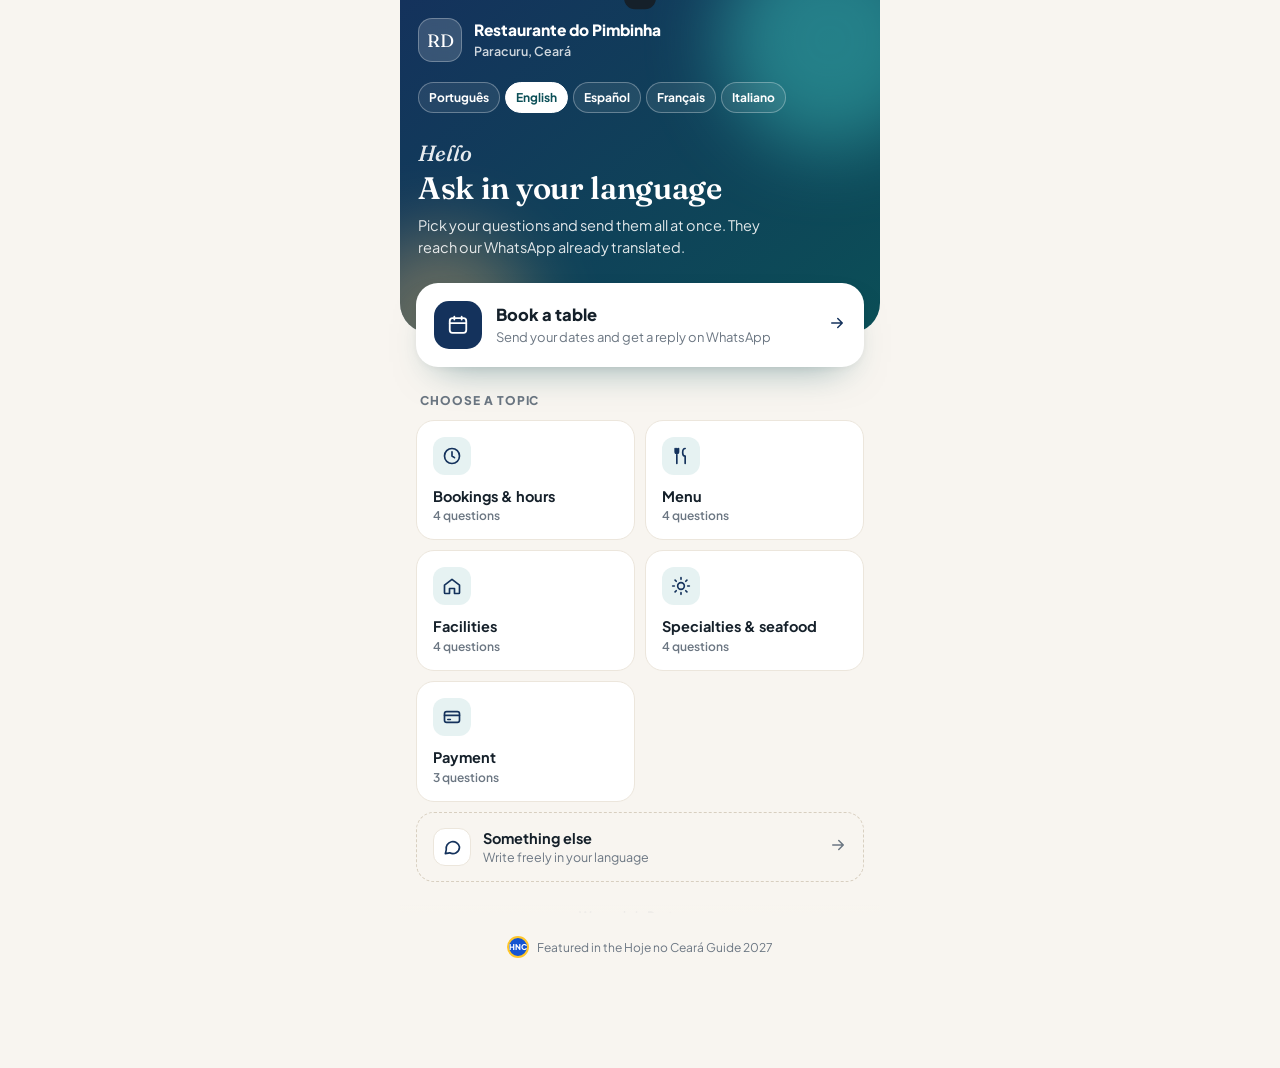
==== restaurante-do-pimbinha/index.html @ 2b6c10d3 "Create index.html" ====
<!doctype html>
<html lang="pt-BR">
<head>
<meta charset="utf-8">
<meta name="viewport" content="width=device-width, initial-scale=1, viewport-fit=cover">
<title>Restaurante do Pimbinha · Fale no seu idioma</title>
<meta name="description" content="Fale com o Restaurante do Pimbinha no seu idioma: português, English, español, français, italiano.">
<meta property="og:title" content="Restaurante do Pimbinha · Fale no seu idioma">
<meta property="og:description" content="Fale com o Restaurante do Pimbinha no seu idioma: português, English, español, français, italiano.">
<meta name="robots" content="noindex">
<link rel="stylesheet" href="../motor/bilingue.css">
</head>
<body>
<script>
window.CLIENTE = {
  demo: false,
  nome: "Restaurante do Pimbinha",
  local: "Paracuru, Ceará",
  whatsapp: "5585996174480",             // só números: 55 + DDD + número
  segmento: "restaurante",               // hospedagem | restaurante | transfer | passeio
  idiomasFalados: ["pt"],                // idiomas que a equipe fala: "pt","en","es","fr","it"
  cor: "#14325c",                        // cor da marca (HEX)
  linkMateria: "https://hojenoceara.com.br",
  assuntosExtras: [
    { ic: "sun",
      titulo: ["Especialidades e frutos do mar","Specialties & seafood","Especialidades y mariscos","Spécialités et fruits de mer","Specialità e frutti di mare"],
      perguntas: [
        ["Qual é a especialidade da casa?","What's the house specialty?","¿Cuál es la especialidad de la casa?","Quelle est la spécialité de la maison ?","Qual è la specialità della casa?"],
        ["Quais frutos do mar vocês servem?","What seafood do you serve?","¿Qué mariscos sirven?","Quels fruits de mer servez-vous ?","Che frutti di mare servite?"],
        ["O peixe e os frutos do mar são frescos do dia?","Are the fish and seafood fresh from the day's catch?","¿El pescado y los mariscos son frescos del día?","Le poisson et les fruits de mer sont-ils de la pêche du jour ?","Il pesce e i frutti di mare sono freschi di giornata?"],
        ["Têm pratos sem frutos do mar?","Do you have dishes without seafood?","¿Tienen platos sin mariscos?","Avez-vous des plats sans fruits de mer ?","Avete piatti senza frutti di mare?"]
      ] }
  ]
};
</script>
<script src="../motor/bilingue.js"></script>
</body>
</html>
---- motor/bilingue.css ----
/* WhatsApp Bilíngue · Hoje no Ceará · motor visual (não edite por cliente) */
:root{
  --brand:#0e6a73; --brand-2:#0b4f57; --brand-soft:#e6f2f2;
  --ink:#15202a; --muted:#6b7682; --line:#ece6dc; --bg:#f8f5f0; --card:#fff; --wa:#1faa59; --hnc:#1554d1;
}
*{box-sizing:border-box;-webkit-tap-highlight-color:transparent}
html,body{margin:0}
body{font-family:"Plus Jakarta Sans",system-ui,-apple-system,"Segoe UI",Roboto,Arial,sans-serif;background:var(--bg);color:var(--ink);-webkit-font-smoothing:antialiased}
button,input{font:inherit;color:inherit}
.wrap{max-width:480px;margin:0 auto;min-height:100vh;padding-bottom:110px}

/* ---------- hero ---------- */
.hero{position:relative;overflow:hidden;color:#fff;padding:18px 18px 74px;border-radius:0 0 30px 30px;
  background:linear-gradient(140deg,var(--brand) 0%,var(--brand-2) 100%)}
.blob{position:absolute;border-radius:50%;filter:blur(36px);opacity:.55;pointer-events:none}
.blob.a{width:220px;height:220px;background:#36b3b0;top:-70px;right:-60px;animation:float 9s ease-in-out infinite}
.blob.b{width:180px;height:180px;background:#f2b46b;bottom:-80px;left:-50px;opacity:.38;animation:float 11s ease-in-out infinite reverse}
@keyframes float{0%,100%{transform:translate(0,0)}50%{transform:translate(-18px,14px)}}
.top{position:relative;display:flex;align-items:center;gap:12px}
.mono{width:44px;height:44px;border-radius:14px;background:rgba(255,255,255,.16);border:1px solid rgba(255,255,255,.28);display:grid;place-items:center;font-family:"Fraunces",Georgia,serif;font-size:18px;flex:none;backdrop-filter:blur(6px)}
.top b{display:block;font-size:15.5px;font-weight:800}
.top small{opacity:.8;font-size:12.5px;font-weight:600}
.demo{margin-left:auto;font-size:10px;font-weight:800;letter-spacing:.08em;text-transform:uppercase;border:1px solid rgba(255,255,255,.4);padding:4px 8px;border-radius:99px;opacity:.85}
.langs{position:relative;display:flex;gap:5px;overflow-x:auto;margin:20px -18px 0;padding:0 18px 2px;scrollbar-width:none}
.langs::-webkit-scrollbar{display:none}
.lang{flex:none;padding:7px 10px;border-radius:99px;border:1px solid rgba(255,255,255,.3);background:rgba(255,255,255,.08);color:#fff;font-weight:700;font-size:12px;cursor:pointer;transition:background .2s,color .2s}
.lang.on{background:#fff;color:var(--brand-2);border-color:#fff}
.hello{position:relative;font-family:"Fraunces",Georgia,serif;font-style:italic;font-weight:500;font-size:22px;margin:24px 0 2px;height:30px;opacity:.9}
.hello span{display:inline-block;transition:opacity .45s,transform .45s}
.hello span.out{opacity:0;transform:translateY(-8px)}
.hero h1{position:relative;font-family:"Fraunces",Georgia,serif;font-weight:600;font-size:31px;line-height:1.1;margin:0 0 10px;letter-spacing:-.01em}
.hero p{position:relative;margin:0;font-size:14.5px;line-height:1.5;opacity:.88;max-width:34ch}

/* ---------- corpo ---------- */
.body{padding:0 16px}
.primary{position:relative;margin-top:-50px;display:flex;align-items:center;gap:14px;width:100%;padding:18px;border:0;border-radius:22px;background:var(--card);cursor:pointer;text-align:left;box-shadow:0 18px 40px -22px rgba(11,79,87,.55),0 2px 6px rgba(0,0,0,.04);animation:up .5s .05s both}
.primary .ic{width:48px;height:48px;border-radius:15px;background:var(--brand);color:#fff;display:grid;place-items:center;flex:none}
.primary b{display:block;font-size:16.5px;font-weight:800}
.primary small{display:block;color:var(--muted);font-size:13px;margin-top:3px;line-height:1.4}
.primary .arr{margin-left:auto;color:var(--brand);flex:none}
.lbl{font-size:12px;font-weight:800;letter-spacing:.08em;text-transform:uppercase;color:var(--muted);margin:26px 4px 12px}
.grid{display:grid;grid-template-columns:1fr 1fr;gap:10px}
.cat{position:relative;display:flex;flex-direction:column;gap:12px;align-items:flex-start;padding:16px;border-radius:18px;border:1px solid var(--line);background:var(--card);cursor:pointer;text-align:left;transition:transform .12s,border-color .2s;animation:up .45s both}
.cat:active{transform:scale(.97)}
.cat .ic{width:38px;height:38px;border-radius:12px;background:var(--brand-soft);color:var(--brand);display:grid;place-items:center}
.cat b{display:block;font-size:14.5px;line-height:1.3}
.cat small{display:block;color:var(--muted);font-size:12px;margin-top:3px;font-weight:600}
.cat .n{position:absolute;top:12px;right:12px;min-width:22px;height:22px;padding:0 6px;border-radius:99px;background:var(--wa);color:#fff;font-size:12px;font-weight:800;display:none;place-items:center}
.cat.has{border-color:var(--wa)}
.cat.has .n{display:grid;animation:pop .3s}
@keyframes up{from{opacity:0;transform:translateY(10px)}to{opacity:1;transform:none}}
@keyframes pop{0%{transform:scale(.4)}70%{transform:scale(1.15)}100%{transform:scale(1)}}
.other{display:flex;align-items:center;gap:12px;margin-top:10px;padding:15px 16px;border-radius:18px;border:1px dashed #d8cfc0;background:transparent;text-decoration:none;color:var(--ink)}
.other b{display:block;font-size:14.5px}
.other small{display:block;color:var(--muted);font-size:12.5px;margin-top:2px}
.other .arr{margin-left:auto;color:var(--muted)}
.trust{display:flex;align-items:center;justify-content:center;gap:8px;margin:26px 0 0;color:var(--muted);font-size:12.5px;font-weight:600;text-align:center}
.trust i{width:7px;height:7px;border-radius:50%;background:var(--wa);box-shadow:0 0 0 0 rgba(31,170,89,.5);animation:pulse 2s infinite}
@keyframes pulse{70%{box-shadow:0 0 0 7px rgba(31,170,89,0)}100%{box-shadow:0 0 0 0 rgba(31,170,89,0)}}
.seal{display:flex;align-items:center;justify-content:center;gap:8px;margin-top:12px;font-size:12px;color:var(--muted);text-decoration:none}
.seal span.b{width:22px;height:22px;border-radius:50%;background:var(--hnc);color:#fff;display:grid;place-items:center;font-size:8px;font-weight:800;border:2px solid #ffc629}
.demo-box{margin:28px 0 0;padding:14px;border:1px dashed #cfc6b6;border-radius:14px}
.demo-box p{margin:0 0 10px;font-size:12px;font-weight:700;color:var(--muted)}
.demo-box .row{display:flex;flex-wrap:wrap;gap:6px}
.demo-box button{padding:8px 12px;border-radius:99px;border:1px solid var(--line);background:#fff;font-size:13px;font-weight:700;cursor:pointer}
.demo-box button.on{background:var(--brand);color:#fff;border-color:var(--brand)}

/* ---------- barra de envio ---------- */
.bar{position:fixed;left:50%;bottom:0;transform:translate(-50%,120%);width:100%;max-width:480px;padding:12px 16px calc(14px + env(safe-area-inset-bottom));background:linear-gradient(180deg,rgba(248,245,240,0),var(--bg) 30%);z-index:15;transition:transform .35s cubic-bezier(.2,.8,.2,1)}
.bar.show{transform:translate(-50%,0)}
.bar .in{display:flex;gap:8px}
.bar a{flex:1;display:flex;align-items:center;justify-content:center;gap:9px;padding:16px;border-radius:16px;background:var(--wa);color:#fff;font-weight:800;text-decoration:none;font-size:15.5px;box-shadow:0 14px 26px -14px rgba(31,170,89,.9)}
.bar button{padding:0 16px;border-radius:16px;border:1px solid var(--line);background:#fff;font-weight:700;font-size:13.5px;cursor:pointer;color:var(--muted)}

/* ---------- pop-up ---------- */
.panel{position:fixed;inset:0;z-index:30;display:flex;justify-content:center;pointer-events:none}
.panel .bg{position:absolute;inset:0;background:rgba(10,22,30,.42);opacity:0;transition:opacity .25s}
.sheet{position:relative;margin-top:auto;width:100%;max-width:480px;max-height:88vh;max-height:88dvh;background:var(--bg);border-radius:26px 26px 0 0;transform:translateY(104%);transition:transform .38s cubic-bezier(.2,.9,.2,1);display:flex;flex-direction:column}
.panel.open{pointer-events:auto}
.panel.open .bg{opacity:1}
.panel.open .sheet{transform:none}
.grip{width:40px;height:4px;border-radius:99px;background:#d8d0c3;margin:10px auto 0}
.sh{display:flex;align-items:flex-start;gap:12px;padding:14px 18px 6px}
.sh .ic{width:40px;height:40px;border-radius:12px;background:var(--brand-soft);color:var(--brand);display:grid;place-items:center;flex:none}
.sh h3{margin:0;font-family:"Fraunces",Georgia,serif;font-weight:600;font-size:22px;line-height:1.15}
.sh p{margin:4px 0 0;color:var(--muted);font-size:13px}
.x{margin-left:auto;width:34px;height:34px;border-radius:50%;background:#fff;border:1px solid var(--line);cursor:pointer;display:grid;place-items:center;flex:none}
.sb{overflow-y:auto;padding:10px 18px 12px}
.sf{padding:10px 18px calc(16px + env(safe-area-inset-bottom));border-top:1px solid var(--line);background:var(--bg);border-radius:0 0 0 0}
.qrow{display:flex;align-items:center;gap:12px;width:100%;padding:15px 14px;margin-bottom:8px;border-radius:14px;border:1.5px solid var(--line);background:#fff;text-align:left;cursor:pointer;font-weight:700;font-size:15px;line-height:1.35;transition:border-color .15s,background .15s}
.qrow .ck{width:24px;height:24px;border-radius:50%;border:1.5px solid #cfd6df;flex:none;display:grid;place-items:center;color:#fff;transition:.15s}
.qrow.on{border-color:var(--wa);background:#f1fbf5}
.qrow.on .ck{background:var(--wa);border-color:var(--wa)}
.btn{display:flex;align-items:center;justify-content:center;gap:9px;width:100%;padding:15px;border-radius:14px;border:0;background:var(--ink);color:#fff;font-weight:800;font-size:15px;cursor:pointer;text-decoration:none}
.btn.wa{background:var(--wa)}
.btn.off{opacity:.45;pointer-events:none}
.grid2{display:grid;grid-template-columns:minmax(0,1fr) minmax(0,1fr);gap:10px}
.field{min-width:0}
.field label{display:block;font-size:12px;font-weight:700;color:var(--muted);margin:0 0 6px 2px}
.field input{width:100%;min-width:0;padding:13px 10px;border-radius:12px;border:1.5px solid var(--line);background:#fff;font-size:16px;font-weight:600;-webkit-appearance:none;appearance:none}
.field input:focus{outline:0;border-color:var(--brand)}
.people{display:flex;align-items:center;justify-content:space-between;margin-top:12px;padding:12px 14px;border:1.5px solid var(--line);border-radius:14px;background:#fff}
.people b{font-size:15px}
.step{display:flex;align-items:center;gap:12px}
.step button{width:36px;height:36px;border-radius:50%;border:1.5px solid var(--line);background:#fff;font-size:18px;cursor:pointer;color:var(--brand);display:grid;place-items:center}
.step button:disabled{opacity:.35}
.step span{min-width:18px;text-align:center;font-weight:800;font-size:16px}
.extra{margin-top:12px;font-size:12.5px;color:var(--brand);font-weight:700;display:flex;gap:8px;align-items:center}

/* toast */
.toast{position:fixed;left:50%;top:18px;transform:translate(-50%,-140%);background:var(--ink);color:#fff;padding:11px 16px;border-radius:99px;font-size:13.5px;font-weight:700;z-index:40;transition:transform .35s cubic-bezier(.2,.9,.2,1);display:flex;gap:8px;align-items:center}
.toast.show{transform:translate(-50%,0)}

@media (prefers-reduced-motion:reduce){*{animation:none!important;transition:none!important}}
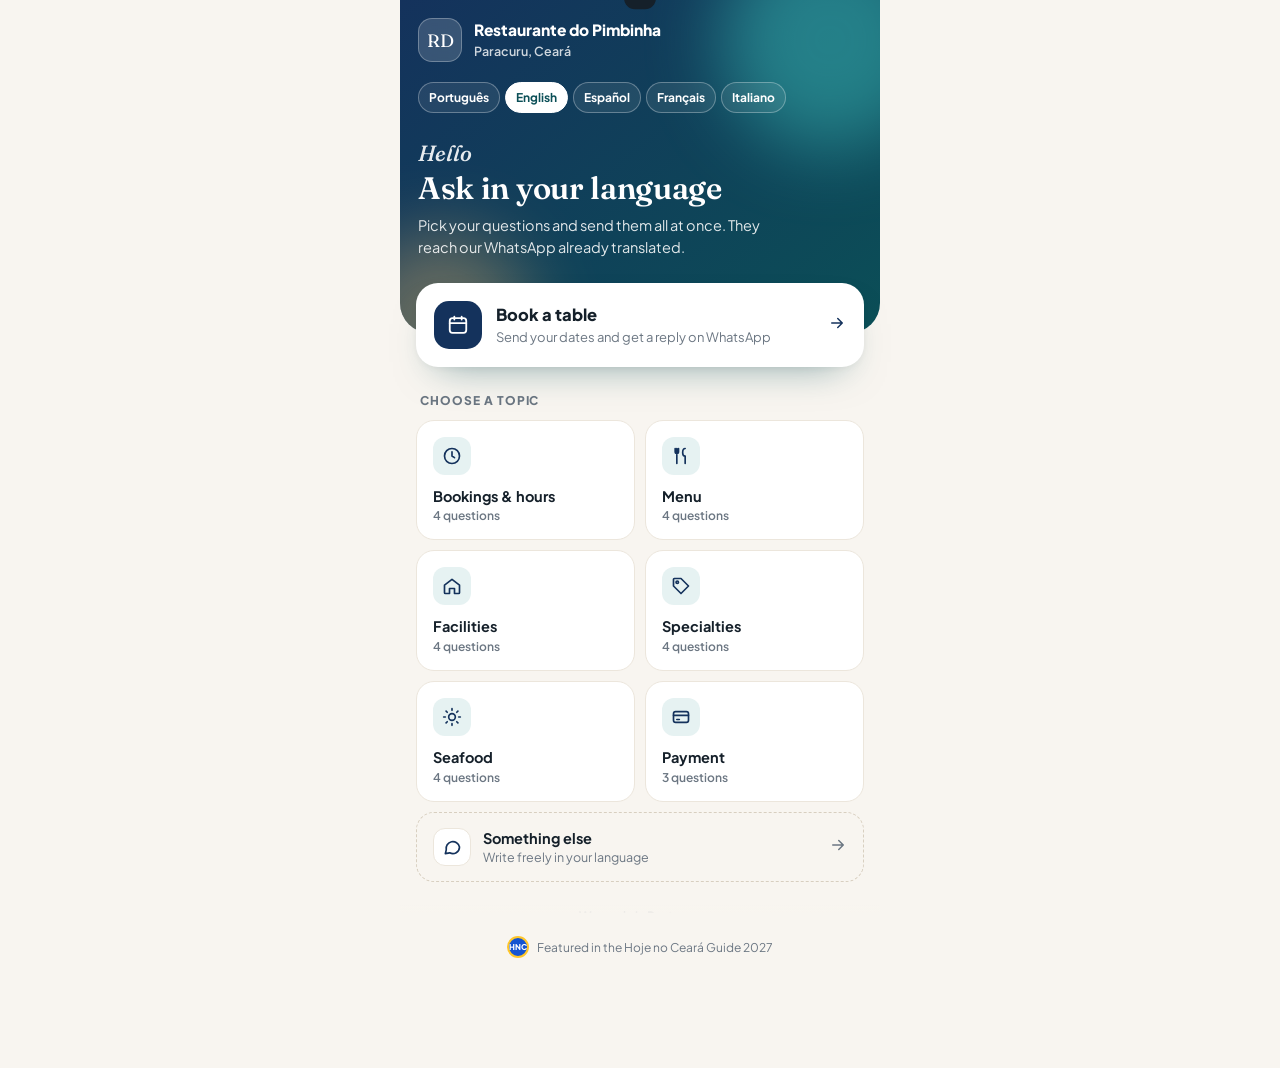
==== commit 88112570: "Update index.html" ====
--- a/restaurante-do-pimbinha/index.html
+++ b/restaurante-do-pimbinha/index.html
@@ -22,12 +22,20 @@
   cor: "#14325c",                        // cor da marca (HEX)
   linkMateria: "https://hojenoceara.com.br",
   assuntosExtras: [
-    { ic: "sun",
-      titulo: ["Especialidades e frutos do mar","Specialties & seafood","Especialidades y mariscos","Spécialités et fruits de mer","Specialità e frutti di mare"],
+    { ic: "tag",
+      titulo: ["Especialidades","Specialties","Especialidades","Spécialités","Specialità"],
       perguntas: [
         ["Qual é a especialidade da casa?","What's the house specialty?","¿Cuál es la especialidad de la casa?","Quelle est la spécialité de la maison ?","Qual è la specialità della casa?"],
+        ["Têm algum prato típico cearense?","Do you have any typical Ceará dishes?","¿Tienen algún plato típico de Ceará?","Avez-vous des plats typiques du Ceará ?","Avete piatti tipici del Ceará?"],
+        ["Os pratos servem quantas pessoas?","How many people does each dish serve?","¿Para cuántas personas es cada plato?","Pour combien de personnes est prévu chaque plat ?","Per quante persone è ogni piatto?"],
+        ["Têm prato do dia?","Do you have a dish of the day?","¿Tienen plato del día?","Avez-vous un plat du jour ?","Avete un piatto del giorno?"]
+      ] },
+    { ic: "sun",
+      titulo: ["Frutos do mar","Seafood","Mariscos","Fruits de mer","Frutti di mare"],
+      perguntas: [
         ["Quais frutos do mar vocês servem?","What seafood do you serve?","¿Qué mariscos sirven?","Quels fruits de mer servez-vous ?","Che frutti di mare servite?"],
         ["O peixe e os frutos do mar são frescos do dia?","Are the fish and seafood fresh from the day's catch?","¿El pescado y los mariscos son frescos del día?","Le poisson et les fruits de mer sont-ils de la pêche du jour ?","Il pesce e i frutti di mare sono freschi di giornata?"],
+        ["Têm lagosta ou camarão?","Do you have lobster or shrimp?","¿Tienen langosta o camarón?","Avez-vous de la langouste ou des crevettes ?","Avete aragosta o gamberi?"],
         ["Têm pratos sem frutos do mar?","Do you have dishes without seafood?","¿Tienen platos sin mariscos?","Avez-vous des plats sans fruits de mer ?","Avete piatti senza frutti di mare?"]
       ] }
   ]
